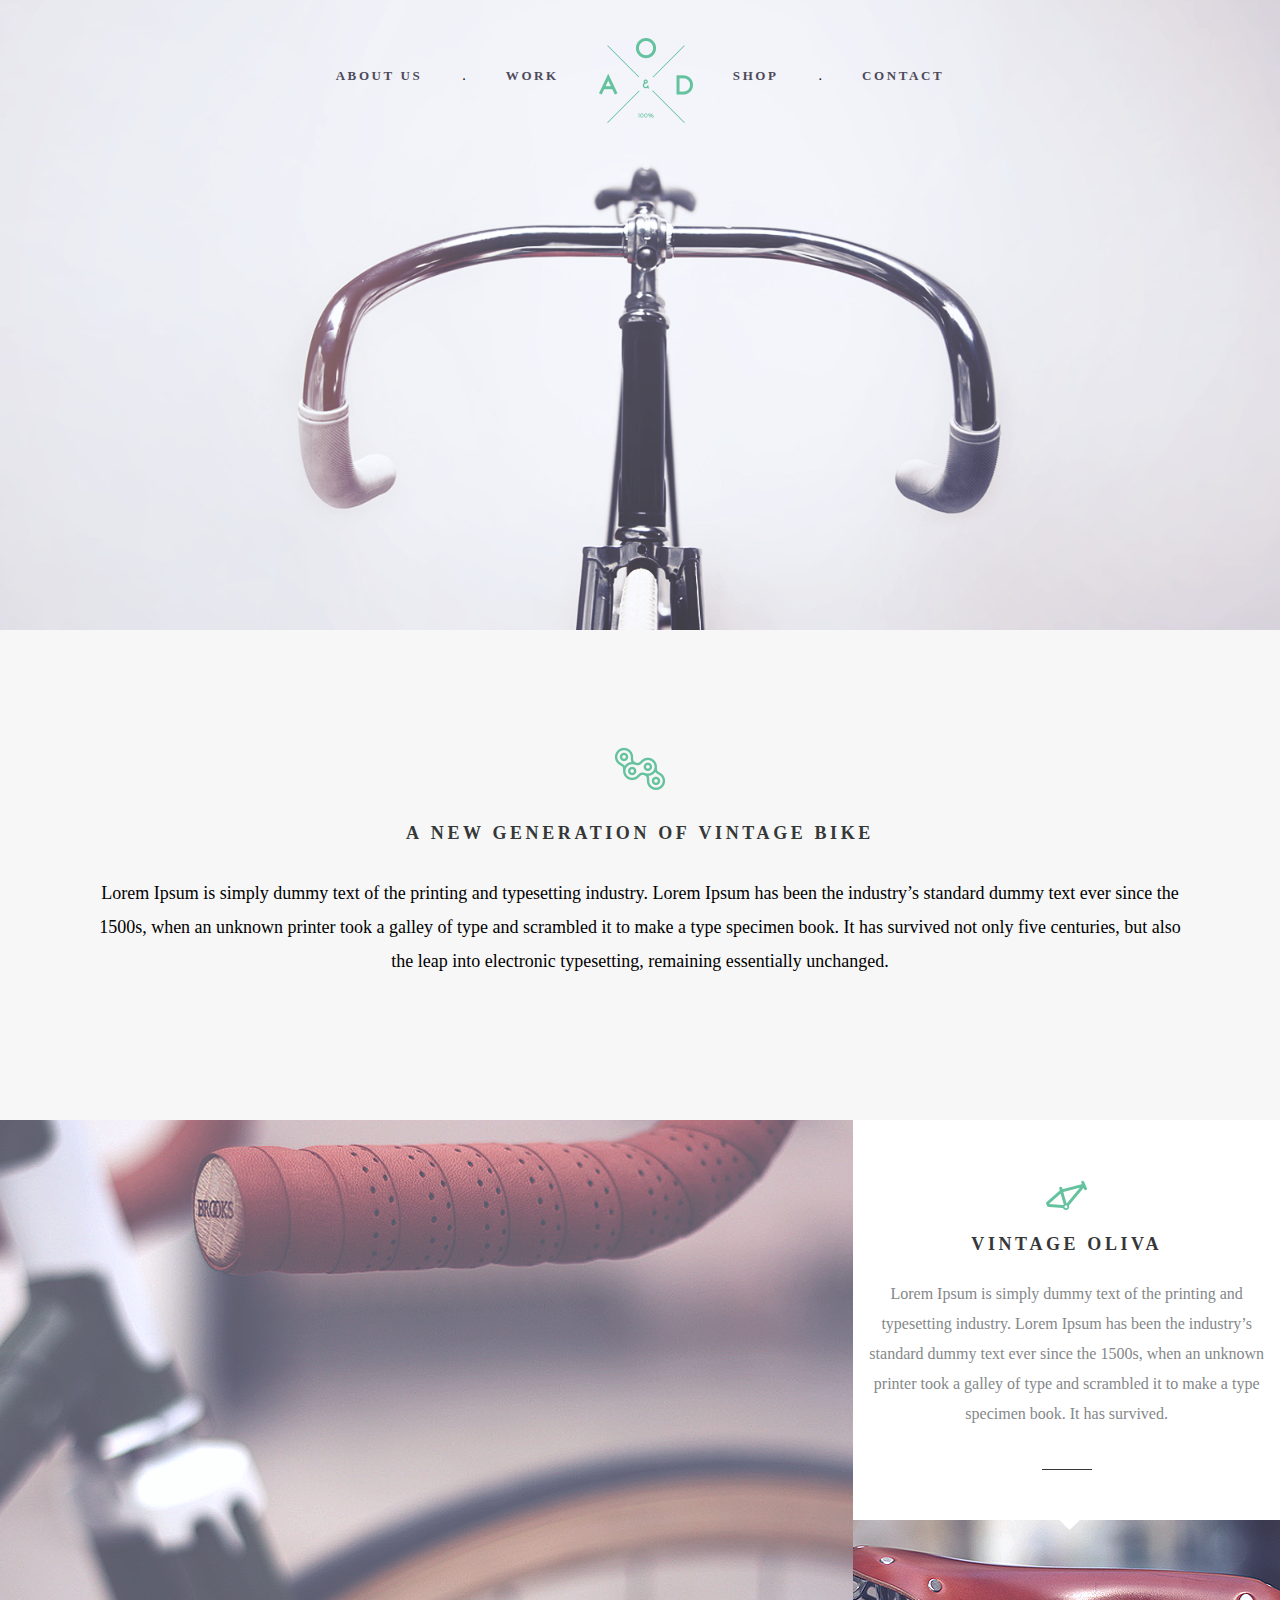
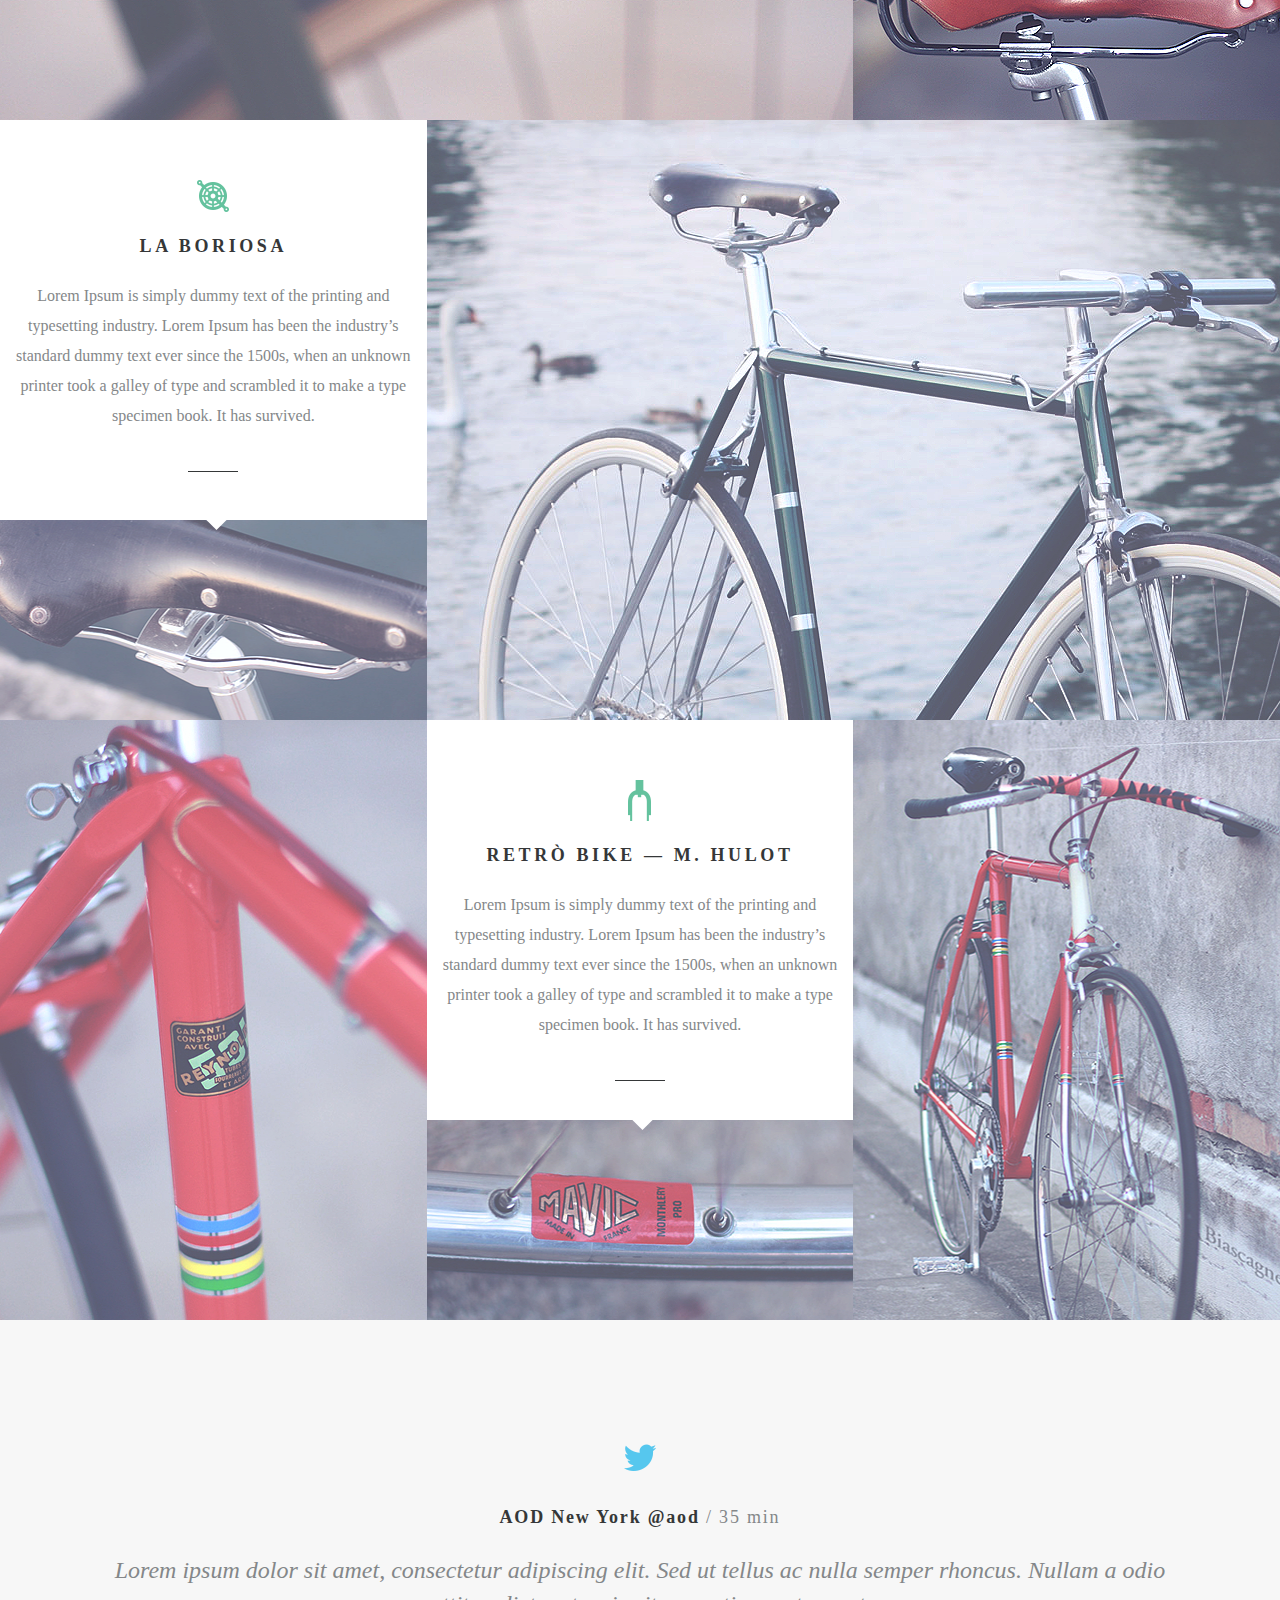
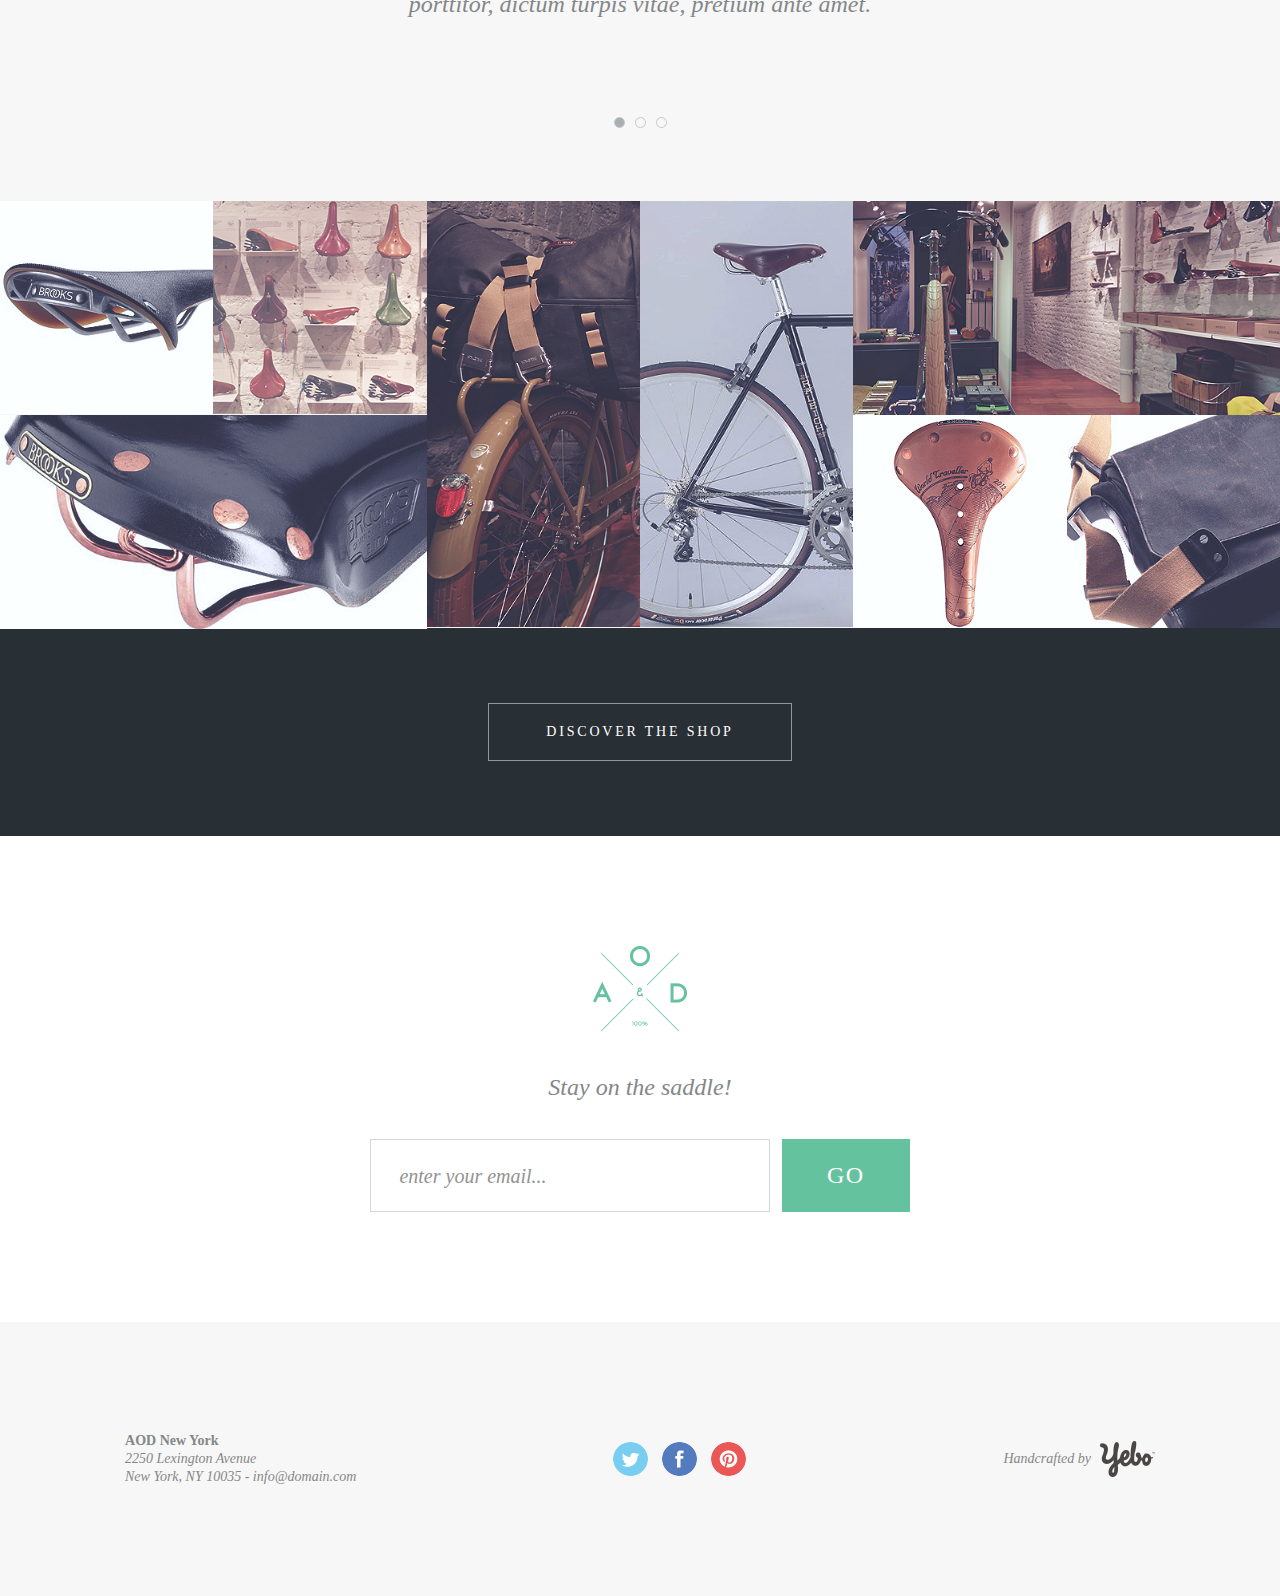
==== index.html @ 6bd4a4ad "Update and rename html/index.html to index.html" ====
<!DOCTYPE html>
<html lang="en">

<head>
    <meta charset="utf-8">
    <meta name="viewport" content="width=device-width, initial-scale=1.0">
    <title>Главная</title>
    <link rel="stylesheet" href="css/all.min.css">
    <link rel="stylesheet" href="css/style.css">
</head>
<body>
<div class="wrapper">
    <main class="page">
        <div class="main-screen">
            <div class="main-screen__bg ibg">
<header class="header">
    <div class="container">
        <div class="header__row">
            <div class="header__column">
                <ul class="header__nav nav">
                    <li class="nav__list"><button id="aboutBtn" class="nav__link">about us</button></li>
                    <li class="nav__list"><button id="workBtn" class="nav__link">work</button></li>
                </ul>
            </div>
            <div class="logo"><a href="index.html"><img src="img/logo.png" alt="logo" class="logo"></a></div>
            <div class="header__column">
                <ul class="header__nav nav">
                    <li class="nav__list"><button id="shopBtn" class="nav__link">shop</button></li>
                    <li class="nav__list"><button id="mailingBtn" class="nav__link">contact</button></li>
                </ul>
            </div>
        </div>
    </div>
</header>                <img src="img/bg_main.jpg" alt="bg_main">
            </div>
        </div>
        <div class="content">
            <div class="about">
                <div class="container">
                    <img src="img/icons/about.png" alt="bike" class="about_icon">
                    <h2 class="about__header">A&nbsp;NEW GENERATION OF&nbsp;VINTAGE BIKE</h2>
                    <p class="about__paragraph">Lorem Ipsum is&nbsp;simply dummy text of&nbsp;the printing and
                        typesetting
                        industry. Lorem Ipsum has been the industry&rsquo;s standard dummy text ever since the 1500s,
                        when
                        an&nbsp;unknown printer took a&nbsp;galley of&nbsp;type and scrambled it&nbsp;to&nbsp;make a&nbsp;type
                        specimen book. It&nbsp;has survived not only five centuries, but also the leap into electronic
                        typesetting, remaining essentially unchanged.</p>
                </div>
            </div>
            <div class="work">
                <div class="work__row work__row1">
                    <div class="work__column-big work__layer ibg work__layer1">
                        <div class="work__logo"><img src="img/logos/01.png" alt="1"></div>
                        <img src="img/brands/01.jpg" alt="1"></div>
                    <div class="work__column column work__layer">
                        <div class="column__top"><img src="img/icons/title/01.png" alt="1" class="column__icon">
                            <h2 class="column__header">vintage Oliva</h2>
                            <p class="column__paragraph paragraph">Lorem Ipsum is&nbsp;simply dummy text of&nbsp;the
                                printing and typesetting industry. Lorem Ipsum has been the industry&rsquo;s standard
                                dummy text ever since the 1500s, when an&nbsp;unknown printer took a&nbsp;galley of&nbsp;type
                                and scrambled it&nbsp;to&nbsp;make a&nbsp;type specimen book. It&nbsp;has survived.</p>
                            <br>
                            <div class="column__line"></div>
                        </div>
                        <div class="column__bottom ibg work__layer2">
                            <div class="column__arrow"></div>
                            <img src="img/brands/02.jpg" alt=""></div>
                    </div>
                    <div class="work__column column work__layer column-small-screen">
                        <div class="column__top"><img src="img/icons/title/02.png" alt="2" class="column__icon">
                            <h2 class="column__header">La Boriosa</h2>
                            <p class="column__paragraph paragraph">Lorem Ipsum is&nbsp;simply dummy text of&nbsp;the
                                printing and typesetting industry. Lorem Ipsum has been the industry&rsquo;s standard
                                dummy text ever since the 1500s, when an&nbsp;unknown printer took a&nbsp;galley of&nbsp;type
                                and scrambled it&nbsp;to&nbsp;make a&nbsp;type specimen book. It&nbsp;has survived.</p>
                            <br>
                            <div class="column__line"></div>
                        </div>
                        <div class="column__bottom ibg work__layer4">
                            <div class="column__arrow"></div>
                            <img src="img/brands/04.jpg" alt=""></div>
                    </div>
                </div>
                <div class="work__row work__row2">
                    <div class="work__column column work__layer column-big-screen">
                        <div class="column__top"><img src="img/icons/title/02.png" alt="2" class="column__icon">
                            <h2 class="column__header">La Boriosa</h2>
                            <p class="column__paragraph paragraph">Lorem Ipsum is&nbsp;simply dummy text of&nbsp;the
                                printing and typesetting industry. Lorem Ipsum has been the industry&rsquo;s standard
                                dummy text ever since the 1500s, when an&nbsp;unknown printer took a&nbsp;galley of&nbsp;type
                                and scrambled it&nbsp;to&nbsp;make a&nbsp;type specimen book. It&nbsp;has survived.</p>
                            <br>
                            <div class="column__line"></div>
                        </div>
                        <div class="column__bottom ibg work__layer4">
                            <div class="column__arrow"></div>
                            <img src="img/brands/04.jpg" alt=""></div>
                    </div>
                    <div class="work__column-big work__layer ibg work__layer3">
                        <div class="work__logo"><img src="img/logos/02.png" alt="2"></div>
                        <img src="img/brands/03.jpg" alt="1"></div>
                </div>
                <div class="work__row work__row3">
                    <div class="work__column work__layer ibg work__layer5">
                        <div class="work__logo"><img src="img/logos/03.png" alt="3"></div>
                        <img src="img/brands/05.jpg" alt="1"></div>
                    <div class="work__column work__layer column">
                        <div class="column__top"><img src="img/icons/title/03.png" alt="3" class="column__icon">
                            <h2 class="column__header">retr&ograve; Bike&nbsp;&mdash; M.&nbsp;Hulot</h2>
                            <p class="column__paragraph paragraph">Lorem Ipsum is&nbsp;simply dummy text of&nbsp;the
                                printing and typesetting industry. Lorem Ipsum has been the industry&rsquo;s standard
                                dummy
                                text ever since the 1500s, when an&nbsp;unknown printer took a&nbsp;galley of&nbsp;type
                                and
                                scrambled it&nbsp;to&nbsp;make a&nbsp;type specimen book. It&nbsp;has survived.</p>
                            <br>
                            <div class="column__line"></div>
                        </div>
                        <div class="column__bottom work__layer ibg work__layer7">
                            <div class="column__arrow"></div>
                            <img src="img/brands/07.jpg" alt=""></div>
                    </div>
                    <div class="work__column work__layer ibg work__layer6">
                        <div class="work__logo"><img src="img/logos/03.png" alt="3"></div>
                        <img src="img/brands/06.jpg" alt="1">
                    </div>
                </div>
            </div>
            <div class="twitts">
                <div id="slider" class="twitts__slider slider first-slide">
                    <div class="slide slider__slide1">
                        <div class="container slide__container">
                            <div class="slide__icon"><img src="img/icons/twitter.png" alt="twitter"></div>
                            <h2 class="slide__header"><span>AOD New York @aod</span> / 35 min</h2>
                            <em class="slide__paragraph">Lorem ipsum dolor sit amet, consectetur adipiscing elit. Sed ut&nbsp;tellus
                                ac&nbsp;nulla semper rhoncus. Nullam a&nbsp;odio porttitor, dictum turpis vitae, pretium
                                ante amet.</em></div>
                    </div>
                    <div class="slide slider__slide2">
                        <div class="container slide__container">
                            <div class="slide__icon"><img src="img/icons/twitter.png" alt="twitter"></div>
                            <h2 class="slide__header"><span>AOD New York @aod</span> / 35 min</h2>
                            <em class="slide__paragraph">Lorem ipsum dolor sit amet, consectetur adipiscing elit. Sed ut&nbsp;tellus
                                ac&nbsp;nulla semper rhoncus. Nullam a&nbsp;odio porttitor, dictum turpis vitae, pretium
                                ante amet.</em></div>
                    </div>
                    <div class="slide slider__slide3">
                        <div class="container slide__container">
                            <div class="slide__icon"><img src="img/icons/twitter.png" alt="twitter"></div>
                            <h2 class="slide__header"><span>AOD New York @aod</span> / 35 min</h2>
                            <em class="slide__paragraph">Lorem ipsum dolor sit amet, consectetur adipiscing elit. Sed ut&nbsp;tellus
                                ac&nbsp;nulla semper rhoncus. Nullam a&nbsp;odio porttitor, dictum turpis vitae, pretium
                                ante amet.</em></div>
                    </div>
                </div>
                <div class="twitts__dots">
                    <button id="switch1" class="checked"></button>
                    <button id="switch2"></button>
                    <button id="switch3"></button>
                </div>
            </div>
            <div class="shop">
                <div class="shop__top top">
                    <div class="top__block large">
                        <div class="large__top">
                            <div class="large__block ibg large__image large__block1 square">
                                <a href="#" class="shop-now">
                                    <div class="shop-now__flex">
                                        <img src="img/icons/bike.png" alt="bike" class="shop-now__icon">
                                        <p class="shop-now__paragraph">Shop now</p></div>
                                </a>
                                <img src="img/shop/01.jpg" alt="1">
                            </div>
                            <div class="large__block ibg large__image large__block2 square">
                                <a href="#" class="shop-now">
                                    <div class="shop-now__flex">
                                        <img src="img/icons/bike.png" alt="bike" class="shop-now__icon">
                                        <p class="shop-now__paragraph">Shop now</p></div>
                                </a>
                                <img src="img/shop/02.jpg" alt="2">
                            </div>
                        </div>
                        <div class="large__bottom ibg large__image large__block3 short">
                            <a href="#" class="shop-now">
                                <div class="shop-now__flex">
                                    <img src="img/icons/bike.png" alt="bike" class="shop-now__icon">
                                    <p class="shop-now__paragraph">Shop now</p></div>
                            </a>
                            <img src="img/shop/03.jpg" alt="3">
                        </div>
                    </div>
                    <div class="top__block ibg large__image large__block4 tall">
                        <a href="#" class="shop-now">
                            <div class="shop-now__flex">
                                <img src="img/icons/bike.png" alt="bike" class="shop-now__icon">
                                <p class="shop-now__paragraph">Shop now</p></div>
                        </a>
                        <img src="img/shop/04.jpg" alt="4">
                    </div>
                    <div class="top__block ibg large__image large__block5 tall">
                        <a href="#" class="shop-now">
                            <div class="shop-now__flex">
                                <img src="img/icons/bike.png" alt="bike" class="shop-now__icon">
                                <p class="shop-now__paragraph">Shop now</p></div>
                        </a>
                        <img src="img/shop/05.jpg" alt="5">
                    </div>
                    <div class="top__block large">
                        <div class="large__top ibg large__image large__block6 short">
                            <a href="#" class="shop-now">
                                <div class="shop-now__flex">
                                    <img src="img/icons/bike.png" alt="bike" class="shop-now__icon">
                                    <p class="shop-now__paragraph">Shop now</p></div>
                            </a>
                            <img src="img/shop/06.jpg" alt="6">
                        </div>
                        <div class="large__bottom">
                            <div class="large__block ibg large__image large__block7 square">
                                <a href="#" class="shop-now">
                                    <div class="shop-now__flex">
                                        <img src="img/icons/bike.png" alt="bike" class="shop-now__icon">
                                        <p class="shop-now__paragraph">Shop now</p></div>
                                </a>
                                <img src="img/shop/07.jpg" alt="7">
                            </div>
                            <div class="large__block ibg large__image large__block8 square">
                                <a href="#" class="shop-now">
                                    <div class="shop-now__flex">
                                        <img src="img/icons/bike.png" alt="bike" class="shop-now__icon">
                                        <p class="shop-now__paragraph">Shop now</p>
                                    </div>
                                </a>
                                <img src="img/shop/08.jpg" alt="8">
                            </div>
                        </div>
                    </div>
                </div>
                <div class="shop__bottom">
                    <button class="shop__link">DISCOVER THE SHOP</button>
                </div>
            </div>
            <div class="mailing">
                <a href="index.html" class="mailing__logo"><img src="img/logo.png" alt="logo"></a>
                <em class="mailing__paragraph">Stay on the saddle!</em>
                <form action="#" class="mailing__form form">
                    <input type="text" class="form__mail" placeholder="enter your email... ">
                    <button class="form__submit">GO</button>
                </form>
            </div>
        </div>
<footer class="footer">
        <div class="footer__row">
            <div class="footer__address">
                <p><strong>AOD New York</strong></p>
                <p><em>2250 Lexington Avenue</em></p>
                <p><em>New York, NY 10035 - info@domain.com</em></p>
            </div>
            <div class="footer__social">
                <button class="footer__social-link"></button>
                <button class="footer__social-link"></button>
                <button class="footer__social-link"></button>
            </div>
            <div class="footer__credits">
                <em>Handcrafted by</em><img src="img/icons/dev.png" alt="dev">
            </div>
        </div>
</footer>    </main>
</div>
<script src="js/main.js"></script></body>
</html>
---- css/style.css ----
@import url("https://fonts.googleapis.com/css2?family=Lato:wght@300400500700&display=swap");
@import url("https://fonts.googleapis.com/css2?family=Open+Sans:wght@300400&display=swap");
* {
  padding: 0;
  margin: 0;
  border: 0;
}

*, *:before, *:after {
  box-sizing: border-box;
}

*:focus, *:active {
  outline: none;
}

button:active {
  background-color: inherit;
}

aside, nav, footer, header, section {
  display: block;
}

html, body {
  height: 100%;
  min-width: 320px;
}

body {
  line-height: 1;
  font-size: 14px;
  font-family: "'Lato', sans-serif";
  -ms-text-size-adjust: 100%;
  -moz-text-size-adjust: 100%;
  -webkit-text-size-adjust: 100%;
}

input, button, textarea {
  font-family: "'Lato', sans-serif";
}

input::-ms-clear {
  display: none;
}

button {
  cursor: pointer;
}

button::-moz-focus-inner {
  padding: 0;
  border: 0;
}

a, a:visited {
  color: inherit;
  text-decoration: none;
}

a:hover {
  text-decoration: none;
}

ul li {
  list-style: none;
}

img {
  vertical-align: top;
}

h1, h2, h3, h4, h5, h6 {
  font-weight: inherit;
  font-size: inherit;
}

body {
  background-color: #f7f7f7;
}

.container {
  max-width: 1130px;
  padding: 0 15px;
}

.ibg {
  background-repeat: no-repeat;
  background-size: cover;
  background-position: center;
  position: relative;
}
.ibg > img {
  width: 0;
  height: 0;
  position: absolute;
  top: 0;
  left: 0;
  opacity: 0;
  visibility: hidden;
}

.header {
  display: flex;
  justify-content: center;
  padding-top: 35px;
}
@media (max-width: 490px) {
  .header {
    justify-content: space-between;
    padding-top: 15px;
  }
  .header .container {
    width: 100%;
  }
}
.header__row {
  display: flex;
  justify-content: center;
  align-items: center;
}
@media (max-width: 490px) {
  .header__row {
    justify-content: space-between;
  }
}
.header__nav {
  display: flex;
}
@media (max-width: 490px) {
  .header__nav {
    flex-direction: column;
  }
}

.nav__list::after {
  content: ".";
}
@media (max-width: 490px) {
  .nav__list::after {
    content: none;
  }
}
.nav__list:last-of-type::after {
  content: none;
}
@media (max-width: 550px) {
  .nav__list {
    letter-spacing: 2px;
    font-size: 10px;
  }
}
@media (max-width: 490px) {
  .nav__list {
    padding: 8px 0;
    font-size: 13px;
  }
}
.nav__link {
  color: #4d4959;
  font-size: 13px;
  font-weight: 700;
  text-transform: uppercase;
  letter-spacing: 2.6px;
  background-color: transparent;
  padding: 33px 40px 42px 40px;
}
@media (max-width: 730px) {
  .nav__link {
    padding: 23px 20px 32px 20px;
  }
}
@media (max-width: 490px) {
  .nav__link {
    padding: 7px 10px;
  }
}
.nav__link:visited {
  color: #4d4959;
}

@media (max-width: 730px) {
  .logo {
    width: 74px;
    height: 65px;
  }
}
@media (max-width: 361px) {
  .logo {
    margin-top: -10px;
    width: 54px;
    height: 45px;
  }
}

.footer {
  padding: 110px 0;
}
@media (max-width: 650px) {
  .footer {
    padding: 40px 0 40px 15%;
  }
}
.footer__row {
  display: flex;
  justify-content: space-around;
  align-items: center;
}
@media (max-width: 650px) {
  .footer__row {
    flex-direction: column;
    justify-content: space-around;
    align-items: flex-start;
  }
}
.footer__address {
  font-size: 14px;
  line-height: 17.87px;
  color: #848789;
}
.footer__social {
  display: flex;
}
@media (max-width: 650px) {
  .footer__social {
    margin: 20px 0;
  }
}
.footer__social-link {
  margin: 0 7px;
  border-radius: 50%;
  width: 35px;
  height: 34px;
  background-color: transparent;
}
.footer__social-link:nth-child(1) {
  background-image: url(../img/icons/social/twitter.png);
  background-repeat: no-repeat;
}
.footer__social-link:nth-child(2) {
  background-image: url(../img/icons/social/facebook.png);
  background-repeat: no-repeat;
}
.footer__social-link:nth-child(3) {
  background-image: url(../img/icons/social/pinterest.png);
  background-repeat: no-repeat;
}
.footer__social-link:active {
  border: 1px solid #64c29e;
}
.footer__credits {
  display: flex;
  align-items: center;
  color: #848789;
  font-size: 14px;
  line-height: 17.87px;
}
.footer__credits img {
  margin-left: 9px;
}

.page .main-screen__bg {
  min-height: 100vh;
  background-image: url("../img/bg_main.jpg");
}
@media (min-height: 900px) and (max-width: 1439px) {
  .page .main-screen__bg {
    min-height: 70vh;
  }
}
@media (max-width: 1023px) {
  .page .main-screen__bg {
    min-height: 70vh;
  }
}
@media (max-width: 700px) {
  .page .main-screen__bg {
    min-height: 50vh;
  }
}
@media (max-width: 490px) {
  .page .main-screen__bg {
    min-height: 40vh;
  }
}
@media (max-width: 400px) {
  .page .main-screen__bg {
    min-height: 30vh;
  }
}
.page .about {
  display: flex;
  justify-content: center;
  padding-top: 117px;
  padding-bottom: 142px;
}
@media (max-width: 768px) {
  .page .about {
    padding-top: 57px;
    padding-bottom: 82px;
  }
}
@media (max-width: 430px) {
  .page .about {
    padding-top: 37px;
    padding-bottom: 52px;
  }
}
.page .about .container {
  text-align: center;
}
.page .about__header {
  color: #353738;
  font-size: 18px;
  font-weight: 700;
  text-transform: uppercase;
  letter-spacing: 3.6px;
  padding: 34px 0;
}
@media (max-width: 500px) {
  .page .about__header {
    letter-spacing: 1.5px;
  }
}
@media (max-width: 430px) {
  .page .about__header {
    letter-spacing: inherit;
    font-size: 16px;
    padding: 20px 0 14px 0;
  }
}
@media (max-width: 350px) {
  .page .about__header {
    font-size: 14px;
  }
}
.page .about__paragraph {
  font-size: 18px;
  line-height: 34px;
}
@media (max-width: 490px) {
  .page .about__paragraph {
    font-size: 14px;
  }
}
@media (max-width: 430px) {
  .page .about__paragraph {
    font-size: 13px;
    line-height: 25px;
  }
}
.page .work {
  background-color: #fff;
  width: 100%;
}
@media (max-width: 1067px) {
  .page .work {
    display: inline-block;
  }
}
@media (max-width: 534px) {
  .page .work {
    display: block;
  }
}
.page .work__logo {
  display: none;
}
.page .work__row {
  display: flex;
  height: 600px;
}
@media (max-width: 1067px) {
  .page .work__row {
    flex-wrap: wrap;
  }
  .page .work__row1 {
    height: 1200px;
  }
}
@media (max-width: 1067px) and (max-width: 768px) {
  .page .work__row1 {
    height: 1000px;
  }
}
@media (max-width: 1067px) and (max-width: 534px) {
  .page .work__row1 {
    height: auto;
  }
}
@media (max-width: 1067px) and (max-width: 768px) {
  .page .work__row2 {
    height: 400px;
  }
}
@media (max-width: 1067px) and (max-width: 534px) {
  .page .work__row2 {
    height: 200px;
  }
}
@media (max-width: 1067px) and (max-width: 534px) {
  .page .work__row3 {
    height: auto;
  }
}
@media (max-width: 534px) {
  .page .work__row {
    display: block;
  }
}
.page .work__column {
  height: 600px;
  width: 33.3333333333%;
}
@media (max-width: 1067px) {
  .page .work__column {
    width: 50%;
  }
}
@media (max-width: 534px) {
  .page .work__column {
    width: 100%;
    height: auto;
  }
}
.page .work__column-big {
  height: 600px;
  width: 66.6666666667%;
}
@media (max-width: 1067px) {
  .page .work__column-big {
    width: 100%;
  }
}
@media (max-width: 768px) {
  .page .work__column-big {
    height: 400px;
  }
}
@media (max-width: 534px) {
  .page .work__column-big {
    height: 200px;
  }
}
.page .work__layer:hover .work__logo {
  display: block;
}
.page .work__layer1 {
  max-height: 600px;
  background-image: url("../img/brands/01.jpg");
  display: flex;
  justify-content: center;
  align-items: center;
}
.page .work__layer2 {
  max-height: 200px;
  background-image: url("../img/brands/02.jpg");
}
.page .work__layer3 {
  max-height: 600px;
  background-image: url("../img/brands/03.jpg");
  display: flex;
  justify-content: center;
  align-items: center;
}
.page .work__layer4 {
  max-height: 200px;
  background-image: url("../img/brands/04.jpg");
}
@media (max-width: 534px) {
  .page .work__layer4 {
    max-height: 0;
  }
}
.page .work__layer5 {
  max-height: 600px;
  background-image: url("../img/brands/05.jpg");
  display: flex;
  justify-content: center;
  align-items: center;
}
@media (max-width: 534px) {
  .page .work__layer5 {
    display: none;
  }
}
.page .work__layer6 {
  max-height: 600px;
  background-image: url("../img/brands/06.jpg");
  display: flex;
  justify-content: center;
  align-items: center;
}
@media (max-width: 1067px) {
  .page .work__layer6 {
    display: none;
  }
}
.page .work__layer7 {
  max-height: 200px;
  background-image: url("../img/brands/07.jpg");
}
.page .column {
  display: flex;
  flex-direction: column;
  justify-content: space-between;
  align-items: center;
  text-align: center;
}
.page .column-small-screen {
  display: none;
}
@media (max-width: 1067px) {
  .page .column-small-screen {
    display: flex;
  }
  .page .column-big-screen {
    display: none;
  }
}
.page .column__top {
  height: 400px;
  width: 100%;
  position: relative;
}
@media (max-width: 534px) {
  .page .column__top {
    height: auto;
  }
}
.page .column__bottom {
  height: 200px;
  width: 100%;
  position: relative;
}
.page .column__icon {
  margin: 60px 0 25px 0;
}
@media (max-width: 1202px) {
  .page .column__icon {
    margin: 40px 0 20px 0;
  }
}
@media (max-width: 534px) {
  .page .column__icon {
    margin: 20px 0 15px 0;
  }
}
.page .column__header {
  font-size: 18px;
  font-weight: 700;
  text-transform: uppercase;
  letter-spacing: 3.6px;
  margin-bottom: 26px;
  color: #353738;
  padding: 0 15px;
}
@media (max-width: 680px) {
  .page .column__header {
    font-size: 16px;
  }
}
@media (max-width: 590px) {
  .page .column__header {
    font-size: 14px;
    margin-bottom: 16px;
  }
}
.page .column__paragraph {
  display: inline-block;
  max-width: 428px;
  font-size: 16px;
  font-weight: 400;
  line-height: 30px;
  color: #848789;
  padding: 0 15px;
}
@media (max-width: 680px) {
  .page .column__paragraph {
    font-size: 14px;
  }
}
@media (max-width: 590px) {
  .page .column__paragraph {
    font-size: 12px;
  }
}
.page .column__line {
  display: inline-block;
  margin-top: 40px;
  width: 50px;
  height: 1px;
  background-color: #353738;
}
@media (max-width: 800px) {
  .page .column__line {
    margin-top: 30px;
  }
}
@media (max-width: 534px) {
  .page .column__line {
    margin-bottom: 20px;
  }
}
.page .column__arrow {
  position: absolute;
  display: inline-block;
  background-color: #fff;
  height: 15px;
  width: 15px;
  top: -8px;
  z-index: 1;
  transform: rotate(45deg);
  left: 48.9%;
}
.page .twitts {
  overflow: hidden;
  padding: 124px 0 68px 0;
}
@media (max-width: 1024px) {
  .page .twitts {
    padding: 64px 0 34px 0;
  }
}
.page .twitts__slider {
  display: flex;
  text-align: center;
  transition: all 0.4s linear;
}
.page .twitts__dots {
  display: flex;
  justify-content: center;
}
.page .twitts__dots button {
  width: 11px;
  height: 11px;
  margin: 5px;
  border-radius: 50%;
  border: 1px solid #c8c8c8;
  background-color: transparent;
}
.page .twitts__dots .checked {
  background-color: #a9afb3;
}
.page .first-slide {
  margin-left: 0%;
}
.page .second-slide {
  margin-left: -100%;
}
.page .third-slide {
  margin-left: -200%;
}
.page .slider {
  width: 300%;
}
.page .slide {
  width: 33.3333333333%;
}
.page .slide__container {
  padding-bottom: 104px;
  margin: 0 auto;
}
@media (max-width: 1024px) {
  .page .slide__container {
    padding-bottom: 60px;
  }
}
@media (max-width: 534px) {
  .page .slide__container {
    padding-bottom: 30px;
  }
}
.page .slide__header {
  margin: 37px 0 27px 0;
  font-size: 18px;
  font-weight: 300;
  color: #848789;
  letter-spacing: 1.8px;
}
@media (max-width: 1024px) {
  .page .slide__header {
    margin: 27px 0 17px 0;
  }
}
@media (max-width: 534px) {
  .page .slide__header {
    font-size: 15px;
  }
}
.page .slide__header span {
  font-weight: 700;
  color: #353738;
}
.page .slide__paragraph {
  color: #848789;
  font-size: 24px;
  line-height: 34px;
}
@media (max-width: 1024px) {
  .page .slide__paragraph {
    font-size: 20px;
  }
}
@media (max-width: 534px) {
  .page .slide__paragraph {
    font-size: 14px;
    line-height: 27px;
  }
}
.page .shop__top {
  display: flex;
}
@media (max-width: 1100px) {
  .page .shop__top {
    flex-wrap: wrap;
  }
}
.page .shop__bottom {
  display: flex;
  justify-content: center;
  align-items: center;
  background-color: #282f35;
}
.page .shop__link {
  padding: 20px 57px;
  margin: 75px auto;
  color: #ffffff;
  background-color: transparent;
  letter-spacing: 2.8px;
  font-size: 14px;
  text-transform: uppercase;
  border: 1px solid rgba(255, 255, 255, 0.5);
}
@media (max-width: 390px) {
  .page .shop__link {
    margin: 30px auto;
    padding: 15px 40px;
    letter-spacing: 2px;
  }
}
.page .shop__link:hover {
  background-color: #64c29e;
  cursor: pointer;
}
.page .shop__link:active {
  background-color: transparent;
}
.page .top__block {
  width: 16.6666666667%;
}
@media (max-width: 1100px) {
  .page .top__block {
    width: 50%;
  }
}
.page .large {
  width: 33.3333333333%;
}
@media (max-width: 1100px) {
  .page .large {
    width: 100%;
  }
}
.page .large__top {
  display: flex;
  height: 50%;
}
.page .large__bottom {
  display: flex;
  height: 50%;
}
.page .large__image {
  position: relative;
  display: flex;
}
.page .large__image:hover .shop-now {
  display: block;
}
.page .large__image:hover::before {
  content: "";
  width: 100%;
  height: 100%;
  left: 0;
  top: 0;
  position: absolute;
  background-color: #64c29e;
  filter: opacity(0.7);
}
.page .large__block {
  width: 50%;
}
.page .large__block1 {
  background-image: url("../img/shop/01.jpg");
}
.page .large__block2 {
  background-image: url("../img/shop/02.jpg");
}
.page .large__block3 {
  background-image: url("../img/shop/03.jpg");
}
.page .large__block4 {
  background-image: url("../img/shop/04.jpg");
}
.page .large__block5 {
  background-image: url("../img/shop/05.jpg");
}
.page .large__block6 {
  background-image: url("../img/shop/06.jpg");
}
.page .large__block7 {
  background-image: url("../img/shop/07.jpg");
}
.page .large__block8 {
  background-image: url("../img/shop/08.jpg");
}
.page .shop-now {
  display: none;
  z-index: 100;
  height: 100%;
  width: 100%;
}
.page .shop-now__flex {
  display: flex;
  justify-content: center;
  align-items: center;
  flex-direction: column;
  height: 100%;
}
.page .shop-now__paragraph {
  letter-spacing: 2.8px;
  color: #ffffff;
  font-size: 14px;
  font-weight: 500;
  text-transform: uppercase;
  margin-top: 14px;
}
.page .mailing {
  background-color: #ffffff;
  padding: 110px 0;
  display: flex;
  flex-direction: column;
  justify-content: center;
  align-items: center;
}
@media (max-width: 570px) {
  .page .mailing {
    padding: 50px 0;
  }
}
.page .mailing__paragraph {
  margin-top: 39px;
  margin-bottom: 35px;
  color: #848789;
  font-size: 24px;
  line-height: 34px;
}
@media (max-width: 570px) {
  .page .mailing__paragraph {
    margin-top: 19px;
    margin-bottom: 15px;
  }
}
@media (max-width: 460px) {
  .page .mailing__paragraph {
    font-size: 20px;
  }
}
.page .form__mail {
  border: 1px solid #d3d7d9;
  padding: 26px 28px 24px 28px;
  font-size: 20px;
  color: #929292;
  margin-right: 8px;
  width: 400px;
  line-height: 21px;
  font-style: italic;
}
.page .form__mail::placeholder {
  color: #929292;
  font-size: 20px;
  font-style: italic;
}
@media (max-width: 460px) {
  .page .form__mail::placeholder {
    font-size: 17px;
  }
}
@media (max-width: 570px) {
  .page .form__mail {
    padding: 20px 22px 18px 22px;
    width: 300px;
  }
}
@media (max-width: 460px) {
  .page .form__mail {
    padding: 13px 18px 11px 18px;
    font-size: 17px;
    width: 180px;
  }
}
.page .form__submit {
  color: #ffffff;
  font-size: 24px;
  font-weight: 300;
  line-height: 21px;
  text-transform: uppercase;
  background-color: #64c29e;
  padding: 26px 45px;
  letter-spacing: 1.5px;
}
@media (max-width: 570px) {
  .page .form__submit {
    padding: 20px 39px;
  }
}
@media (max-width: 460px) {
  .page .form__submit {
    padding: 13px 30px;
  }
}
.page .form__submit:hover {
  color: #64c29e;
  background-color: #ffffff;
  outline: 1px solid #64c29e;
}
.page .form__submit:active {
  color: #ffffff;
  background-color: #64c29e;
}
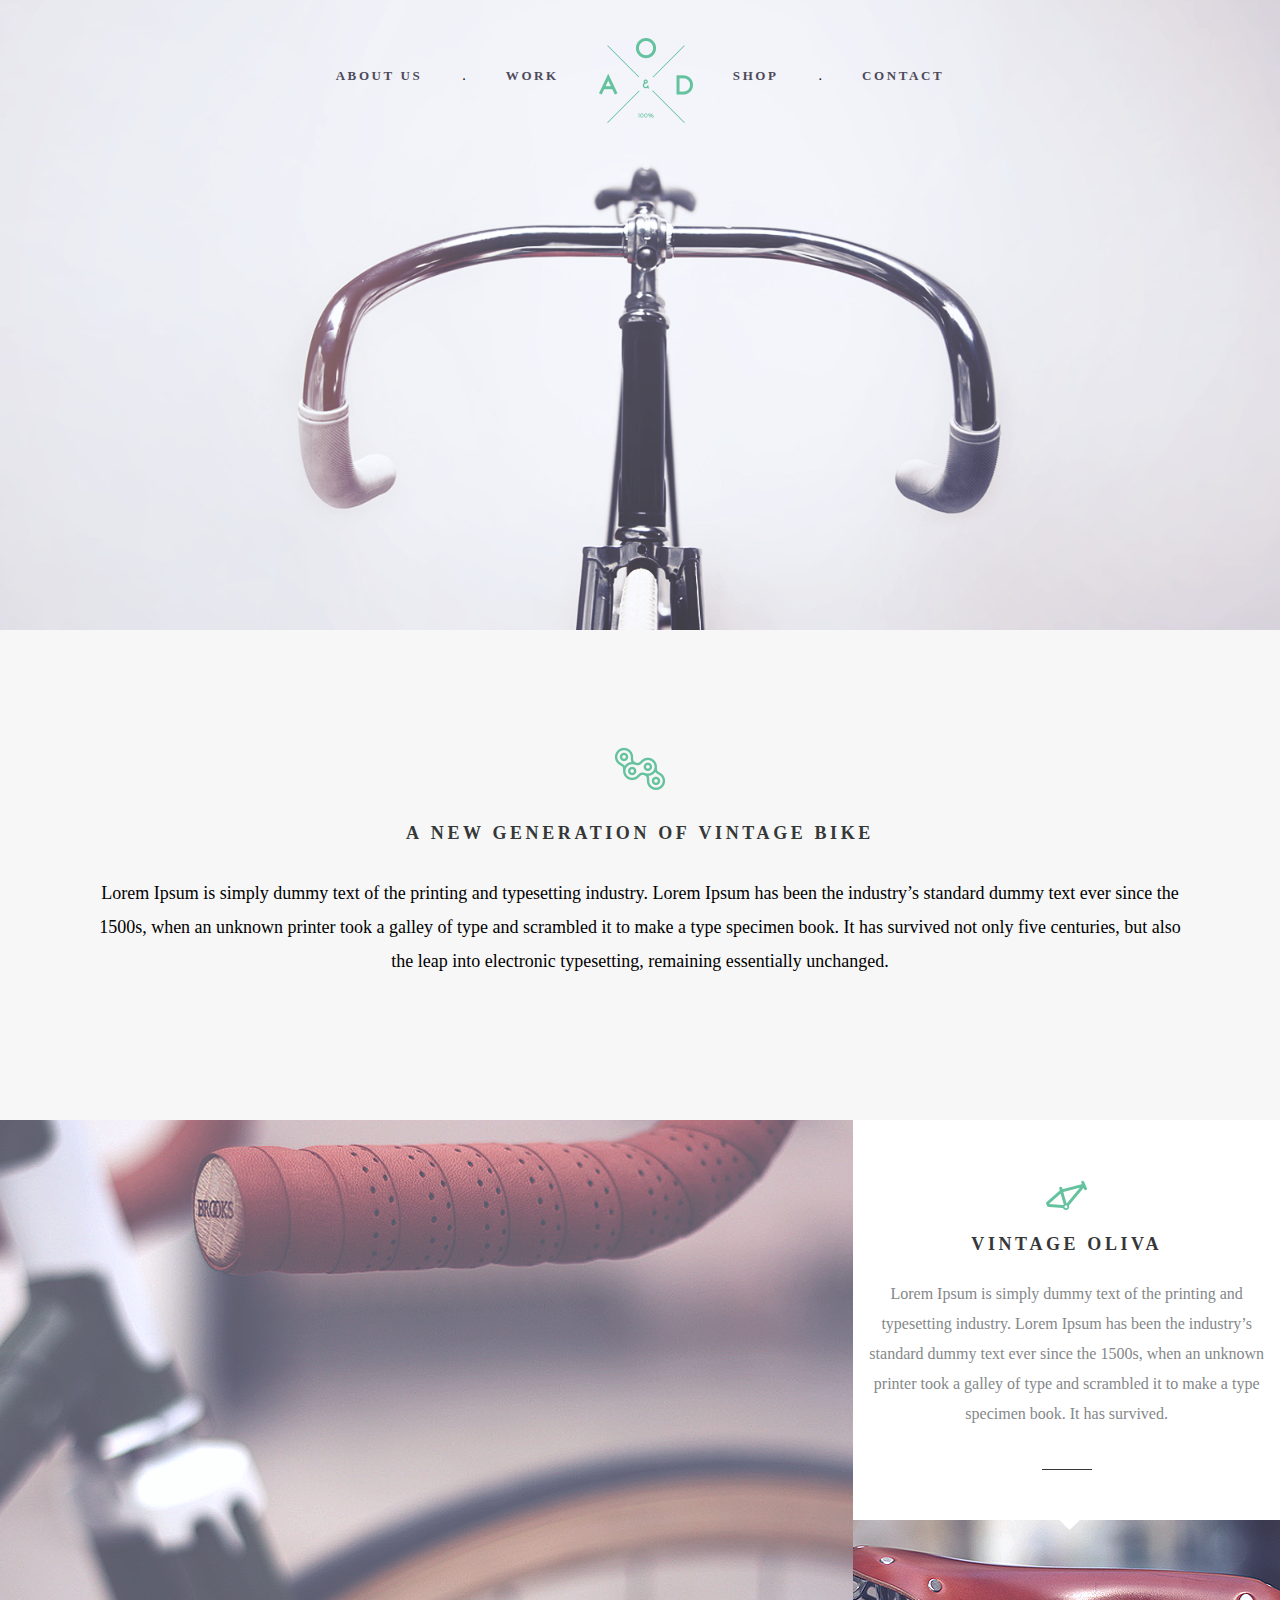
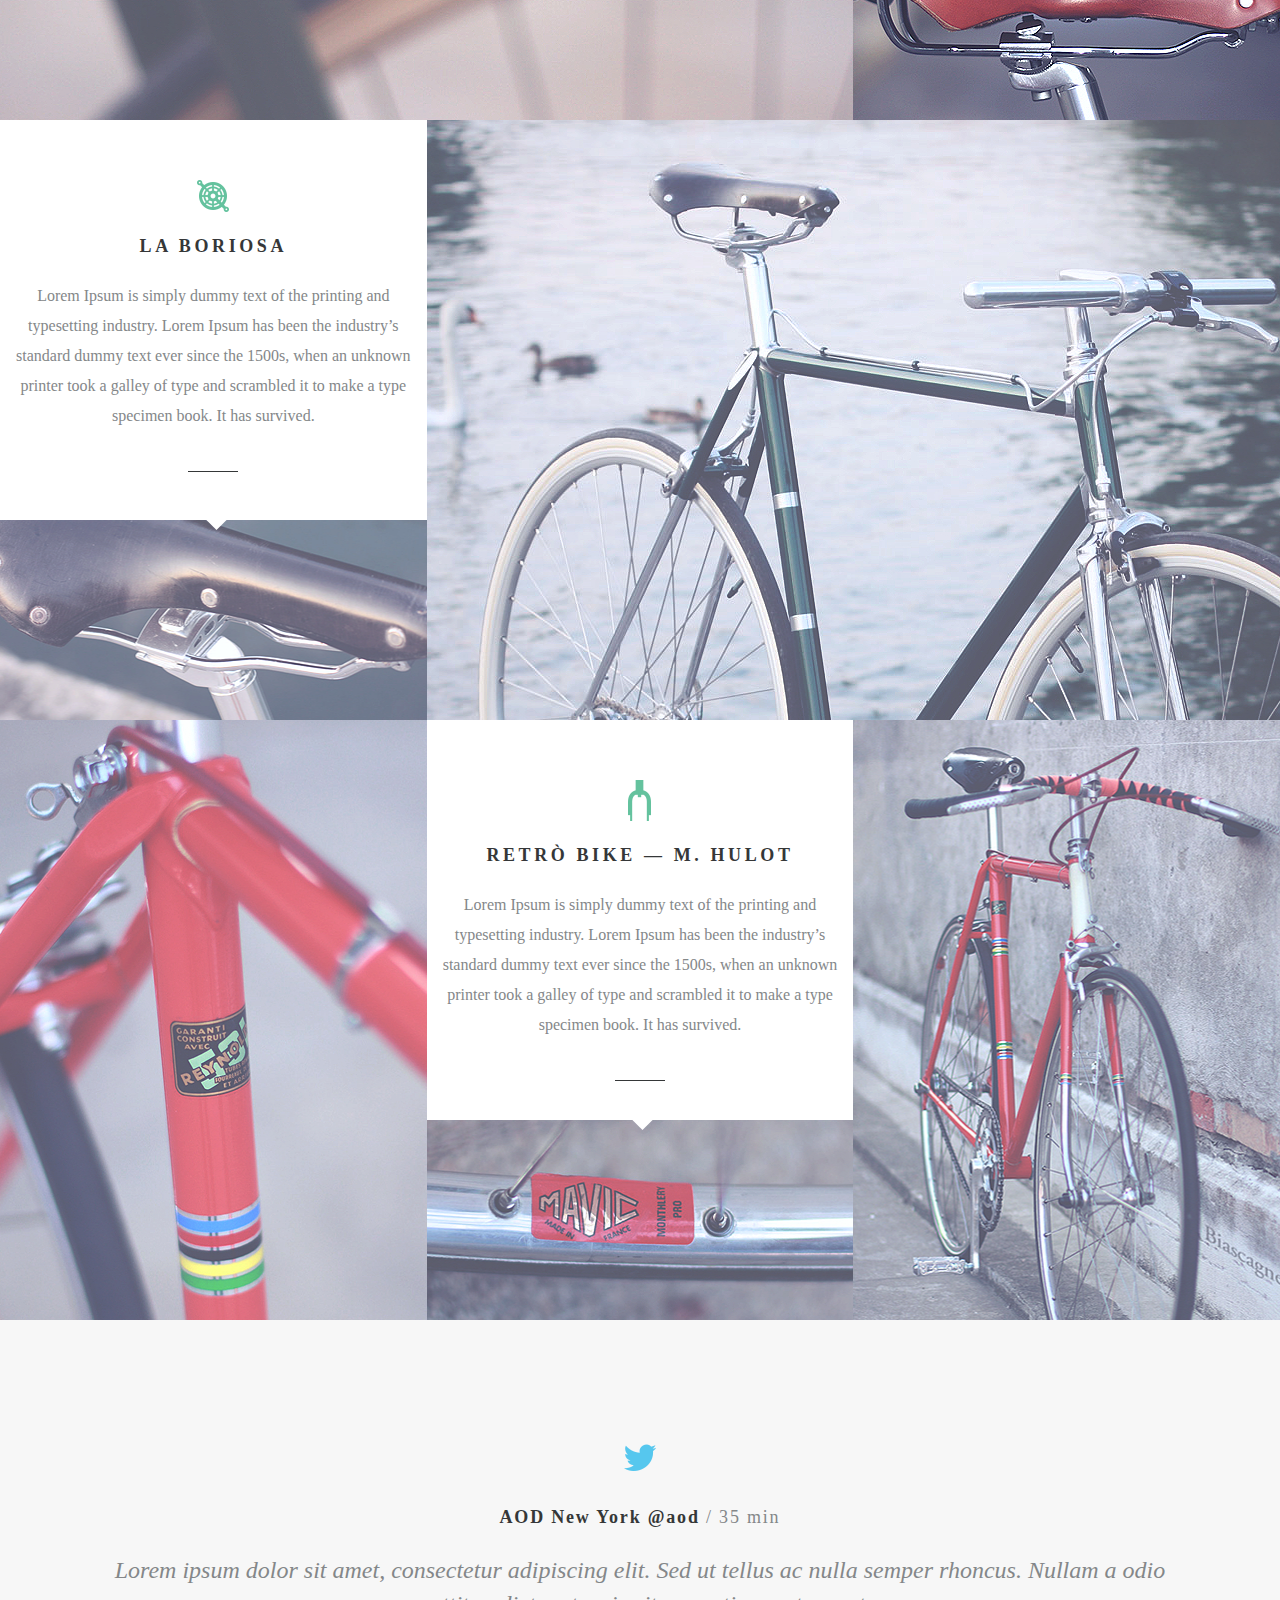
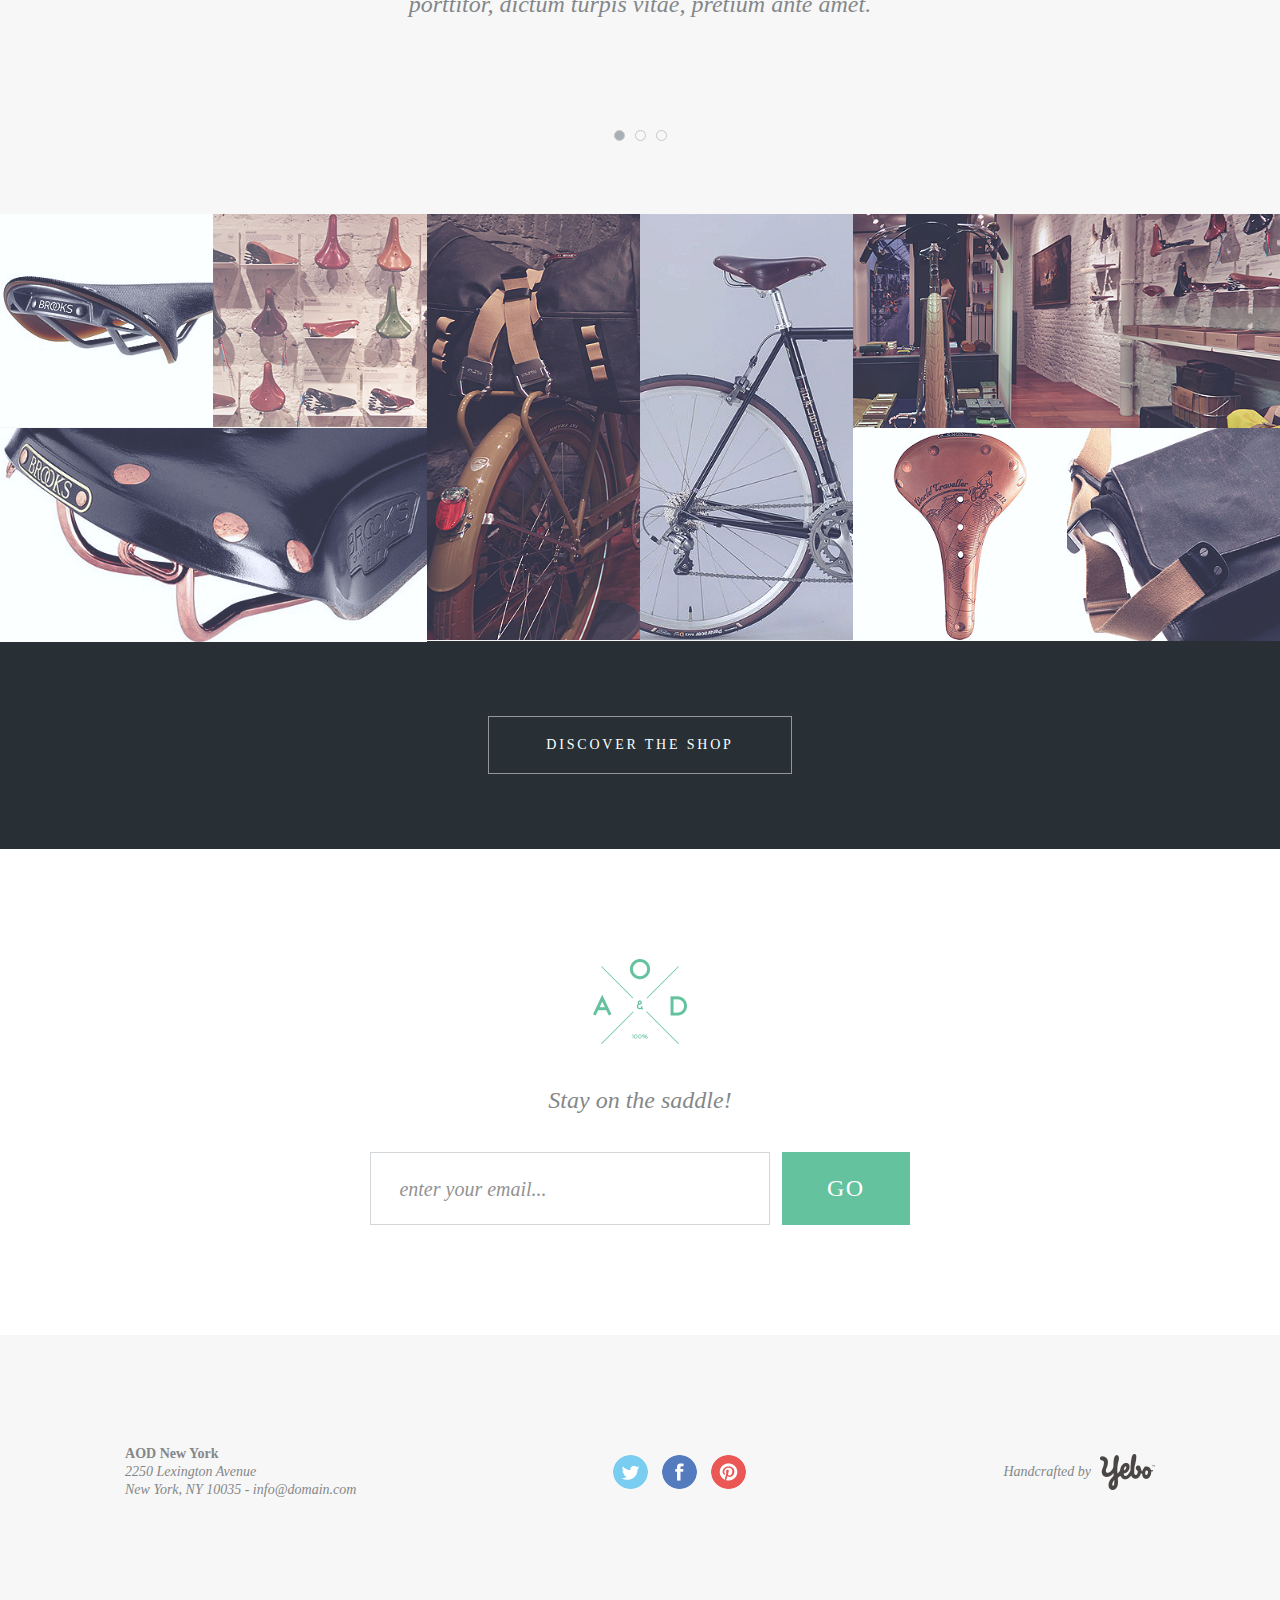
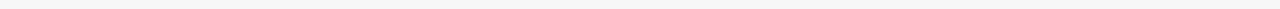
==== commit 5738a508: "Update index.html" ====
--- a/index.html
+++ b/index.html
@@ -4,7 +4,7 @@
 <head>
     <meta charset="utf-8">
     <meta name="viewport" content="width=device-width, initial-scale=1.0">
-    <title>Главная</title>
+    <title>YEBO-Bicycles</title>
     <link rel="stylesheet" href="css/all.min.css">
     <link rel="stylesheet" href="css/style.css">
 </head>
